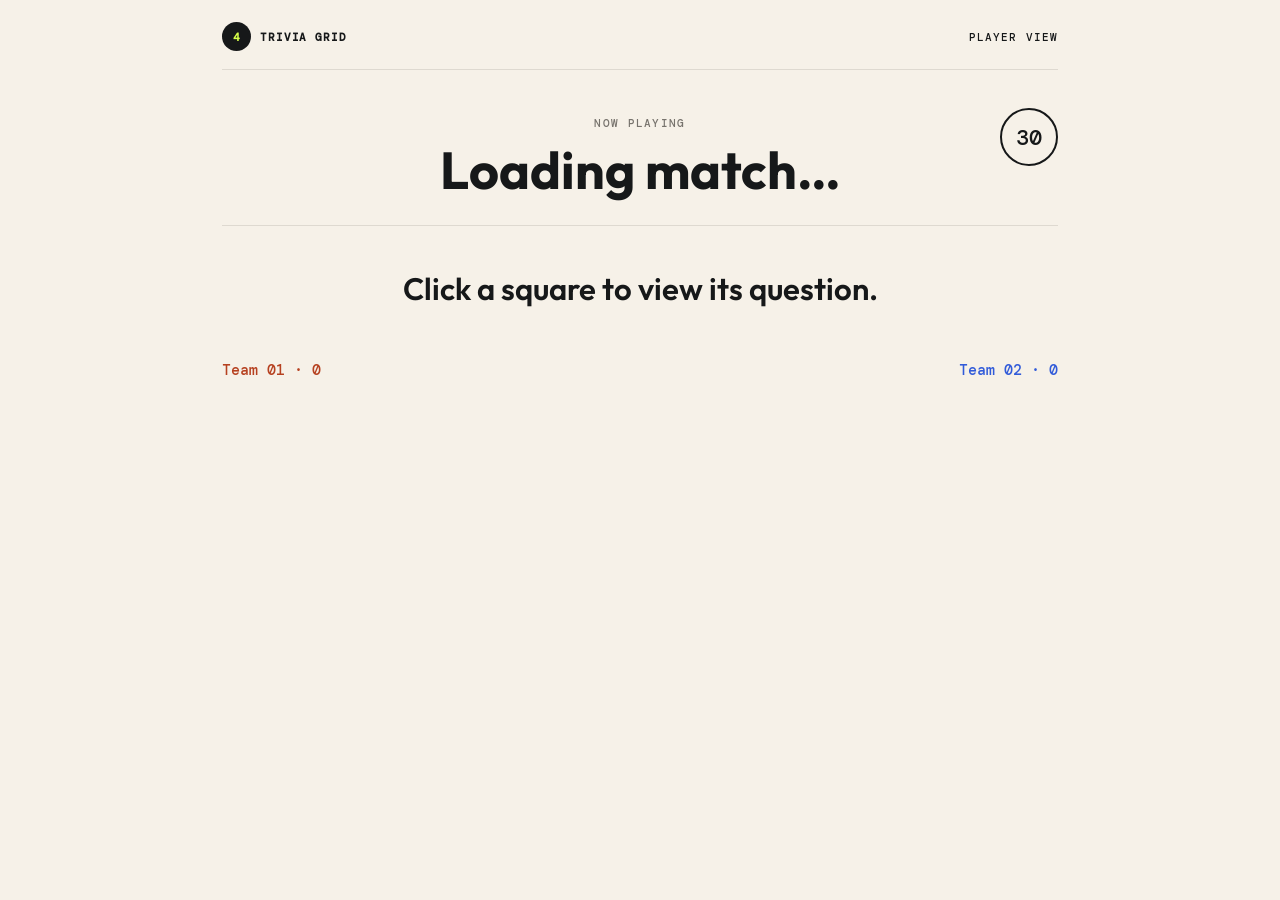
==== players.html @ f9e52d0d "Add standalone player display" ====
<!doctype html>
<html lang="en">
<head>
  <meta charset="UTF-8"><meta name="viewport" content="width=device-width, initial-scale=1.0">
  <title>Trivia Grid | Players</title>
  <link rel="preconnect" href="https://fonts.googleapis.com"><link rel="preconnect" href="https://fonts.gstatic.com" crossorigin>
  <link href="https://fonts.googleapis.com/css2?family=DM+Mono:wght@400;500&family=Outfit:wght@400;500;600;700;800&display=swap" rel="stylesheet">
  <link rel="stylesheet" href="styles.css"><link rel="stylesheet" href="overrides.css">
</head>
<body>
  <main class="player-screen">
    <header class="player-header"><a class="brand" href="index.html"><span class="brand-mark">4</span><span>TRIVIA GRID</span></a><span>PLAYER VIEW</span></header>
    <section class="player-top"><p class="eyebrow">Now playing</p><h1 id="player-turn">Loading match…</h1><div id="player-timer" class="player-timer">30</div></section>
    <p id="player-question" class="player-question">Click a square to view its question.</p>
    <div id="player-grid" class="player-grid" aria-label="Live game board"></div>
    <footer class="player-scores"><span id="player-a">Team 01 · 0</span><span id="player-b">Team 02 · 0</span></footer>
  </main>
  <script src="players.js"></script>
</body>
</html>
---- styles.css ----
:root{--ink:#161819;--cream:#f6f1e8;--muted:#77736d;--line:#ded9d0;--a:#ff7043;--b:#4775ff;--lime:#d6ff49}*{box-sizing:border-box}body{margin:0;background:var(--cream);color:var(--ink);font-family:Outfit,sans-serif}.app-shell{max-width:1500px;margin:auto;padding:22px 32px 40px}.topbar,.projector-header{display:flex;align-items:center;justify-content:space-between;border-bottom:1px solid var(--line);padding-bottom:18px}.brand{font-weight:800;letter-spacing:.08em;display:flex;gap:9px;align-items:center;text-decoration:none;color:inherit}.brand-mark{display:grid;place-items:center;width:29px;height:29px;border-radius:50%;background:var(--ink);color:var(--lime);font-family:"DM Mono"}.topbar nav{display:flex;gap:5px}.nav-link,.button{border:0;font:inherit;font-weight:600;cursor:pointer;border-radius:8px;padding:10px 15px}.nav-link{background:transparent;color:var(--muted)}.nav-link.active{color:var(--ink);background:#e7e1d8}.button{transition:transform .15s,opacity .15s}.button:hover{transform:translateY(-1px)}.button.dark{background:var(--ink);color:#fff}.button.ghost{background:transparent;border:1px solid #bbb4ab}.button.secondary{background:var(--lime);color:var(--ink)}.button.danger{background:#ffe1d8;color:#a22d10}.view{display:none}.view.active{display:flex}#play{gap:28px;padding-top:54px;align-items:stretch}.score-panel{width:200px;padding:23px;border-top:6px solid;background:#ede8de}.team-a-panel{border-color:var(--a)}.team-b-panel{border-color:var(--b)}.eyebrow{font:500 11px "DM Mono";letter-spacing:.12em;text-transform:uppercase;color:var(--muted);margin:0 0 7px}.score-panel h2{font-size:23px;margin:0}.score{font-size:74px;line-height:1;font-weight:800;margin-top:38px}.score-panel p:last-child{color:var(--muted);margin:6px 0}.game-area{flex:1;max-width:830px}.turn-row{display:flex;justify-content:space-between;align-items:start}.turn-row h1,.section-heading h1{font-size:clamp(28px,4vw,48px);margin:0}.timer{height:66px;width:66px;display:grid;place-items:center;border:2px solid var(--ink);border-radius:50%;font:500 25px "DM Mono"}.timer.running{background:var(--ink);color:var(--lime)}.timer.urgent{background:#dc4527;color:white;border-color:#dc4527}.game-status{color:var(--muted);margin:9px 0 23px}.grid,.projector-grid{display:grid;grid-template-columns:repeat(var(--size),1fr);gap:8px}.tile{position:relative;aspect-ratio:1;border:0;border-radius:7px;background:#e1dcd3;cursor:pointer;display:grid;place-items:center;padding:8px;color:#5f5b55;transition:transform .15s}.tile:hover:not(:disabled){transform:scale(1.025);background:#d4cec3}.tile .tile-number{font:500 14px "DM Mono"}.tile .category{position:absolute;bottom:8px;font:500 9px "DM Mono";letter-spacing:.05em;opacity:.72}.tile.claim-a,.tile.claim-b{color:#fff;cursor:not-allowed}.tile.claim-a{background:var(--a)}.tile.claim-b{background:var(--b)}.tile.claim-a:after,.tile.claim-b:after{content:"✓";font-size:clamp(22px,4vw,42px);font-weight:700}.game-actions{display:flex;gap:10px;margin-top:20px}.studio-view{flex-direction:column;padding:44px 0}.section-heading p:not(.eyebrow){color:var(--muted);margin-top:7px}.settings-layout{display:grid;grid-template-columns:1.35fr .65fr;gap:16px;margin:22px 0}.settings-card{background:#ebe6dd;padding:25px;border-radius:10px}.settings-card h2{margin:0 0 20px}.settings-card label{display:block;font-size:13px;font-weight:600;margin-bottom:14px}.settings-card input,.settings-card select,.question-card input,.question-card textarea{display:block;width:100%;font:inherit;margin-top:6px;padding:10px;border:1px solid #c7c0b7;border-radius:6px;background:#fffdf9}.field-row{display:grid;grid-template-columns:1fr 1fr;gap:12px}.note{font-size:12px;color:var(--muted);margin:13px 0 0}.import-card .button{margin:5px 7px 0 0}.question-list-header{display:flex;justify-content:space-between;align-items:end;margin-top:22px}.question-list-header h2{margin:0}.question-list-header p{margin:4px 0;color:var(--muted)}.question-editor{display:grid;grid-template-columns:repeat(auto-fit,minmax(295px,1fr));gap:12px;margin-top:17px}.question-card{background:#fffdf9;padding:16px;border:1px solid var(--line);border-radius:8px;position:relative}.question-card header{font:500 11px "DM Mono";color:var(--muted);margin-bottom:7px}.question-card textarea{resize:vertical;min-height:68px}.question-card .remove{position:absolute;right:11px;top:10px;border:0;background:none;color:#b24028;cursor:pointer}.projector-view{flex-direction:column;background:#161819;color:#fff;min-height:calc(100vh - 63px);margin-top:0;padding:28px}.projector-header{border-color:#3a3d3d}.projector-header .brand{color:#fff}.projector-turn{font-size:25px;font-weight:700}.projector-score{display:flex;gap:12px;align-items:center;font:500 14px "DM Mono"}.projector-score i{height:20px;border-left:1px solid #777}.projector-question{min-height:85px;display:flex;align-items:center;justify-content:center;text-align:center;font-size:clamp(19px,3vw,36px);font-weight:600;padding:18px 4%;color:#fff}.projector-question.empty{color:#989b9b;font-weight:400}.projector-grid{width:min(95vw,850px);margin:auto}.projector-grid .tile{background:#343637;color:#bfc1bf;cursor:default;border-radius:5px}.projector-grid .tile.claim-a{background:var(--a);color:white}.projector-grid .tile.claim-b{background:var(--b);color:white}dialog{border:0;border-radius:14px;padding:32px;max-width:600px;width:calc(100% - 32px);color:var(--ink);box-shadow:0 20px 60px #0005}dialog::backdrop{background:#161819aa}dialog h2{font-size:clamp(25px,4vw,38px);margin:0 0 22px}.modal-close{position:absolute;top:14px;right:18px;background:none;border:0;font-size:27px;cursor:pointer}.text-button{border:0;background:none;text-decoration:underline;cursor:pointer;padding:0;color:#555}.answer{padding:14px;background:#eeeadf;border-radius:6px;font-weight:600}.hidden{display:none}.judge-row{display:flex;justify-content:flex-end;gap:9px;margin-top:29px}.winner-modal{text-align:center}.winner-modal h2{font-size:45px;margin-bottom:6px}.winner-modal p:not(.eyebrow){color:var(--muted);margin-bottom:23px}@media(max-width:800px){.app-shell{padding:16px}.topbar nav{display:none}#play{padding-top:25px;gap:10px;flex-wrap:wrap}.score-panel{width:calc(50% - 5px);padding:13px}.score{font-size:38px;margin-top:10px}.game-area{order:2;width:100%}.settings-layout{grid-template-columns:1fr}.projector-view{margin:0 -16px;padding:15px}.projector-header{gap:9px}.projector-header .brand span:last-child,.projector-score{display:none}.projector-turn{font-size:18px}}
---- overrides.css ----
/* Simplified question tiles and player-facing live board */
.tile .category{display:none}
.tile.tried-a{background:#ffc5b5;color:#9f351e}.tile.tried-b{background:#c9d6ff;color:#244fcf}
.tile.tried-a:after,.tile.tried-b:after{content:"TRIED";font:500 9px "DM Mono";letter-spacing:.06em}
.game-actions{flex-wrap:wrap}.question-card .remove,.question-card input{display:none}

/* Clean player-facing live board */
.player-screen{max-width:900px;margin:0 auto;padding:22px 32px 40px;text-align:center}.player-header{display:flex;justify-content:space-between;align-items:center;border-bottom:1px solid var(--line);padding-bottom:18px;font:500 11px "DM Mono";letter-spacing:.1em}.player-top{position:relative;border-bottom:1px solid var(--line);padding:46px 0 22px}.player-top h1{font-size:clamp(30px,5vw,52px);margin:0}.player-timer{position:absolute;right:0;top:38px;width:58px;height:58px;display:grid;place-items:center;border:2px solid var(--ink);border-radius:50%;font:500 22px "DM Mono"}.player-question{min-height:76px;margin:24px 0 16px;display:flex;align-items:center;justify-content:center;font-size:clamp(19px,3vw,31px);font-weight:600}.player-grid{display:grid;grid-template-columns:repeat(var(--size),1fr);gap:8px}.player-grid .tile{cursor:pointer}.player-scores{display:flex;justify-content:space-between;margin-top:18px;font:500 15px "DM Mono"}.player-scores span:first-child{color:#b64120}.player-scores span:last-child{color:#315bd9}@media(max-width:700px){.player-screen{padding:16px}.player-timer{position:static;margin:13px auto 0}.player-scores{font-size:12px}}
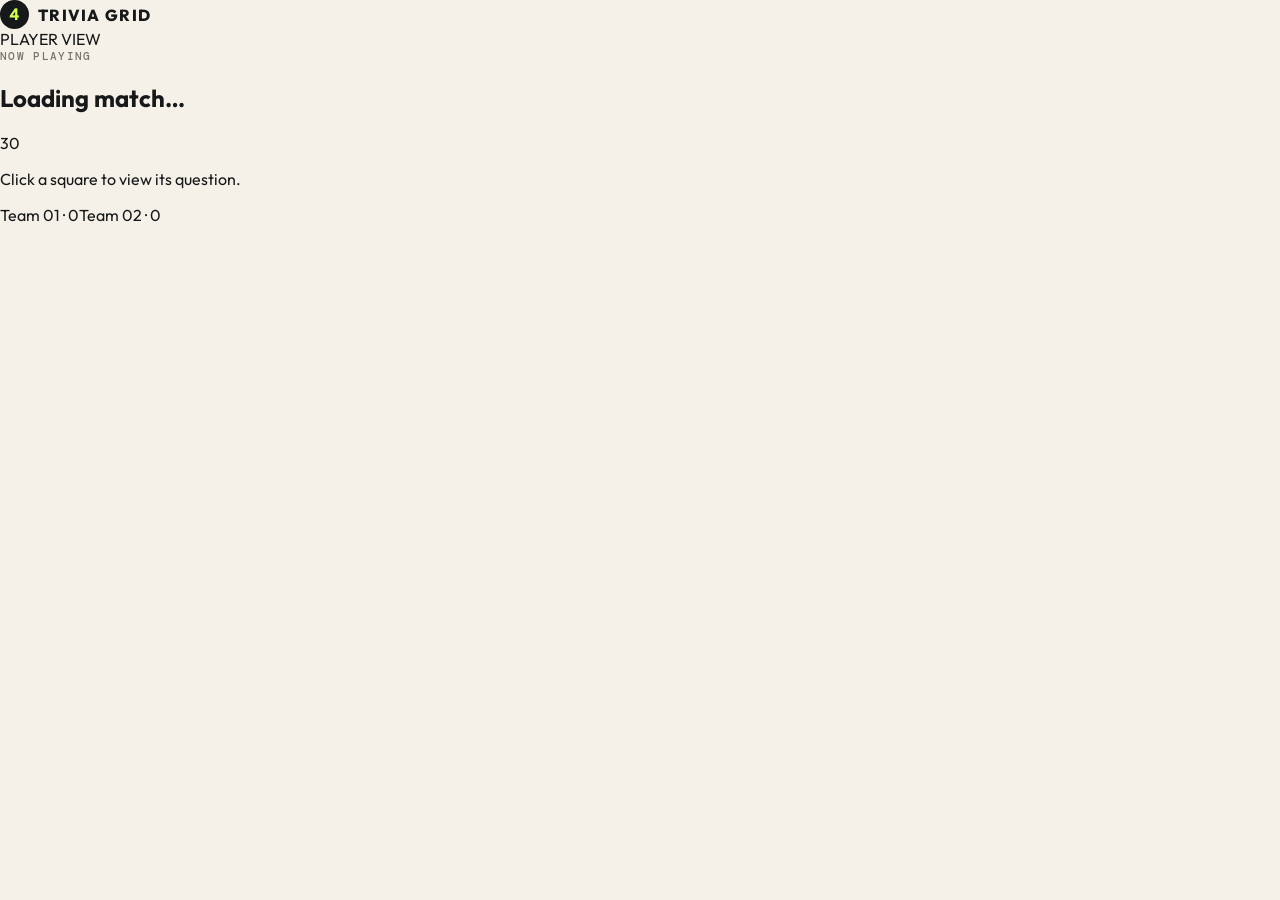
==== commit 40f8dbe7: "Use dedicated player page stylesheet" ====
--- a/players.html
+++ b/players.html
@@ -5,7 +5,7 @@
   <title>Trivia Grid | Players</title>
   <link rel="preconnect" href="https://fonts.googleapis.com"><link rel="preconnect" href="https://fonts.gstatic.com" crossorigin>
   <link href="https://fonts.googleapis.com/css2?family=DM+Mono:wght@400;500&family=Outfit:wght@400;500;600;700;800&display=swap" rel="stylesheet">
-  <link rel="stylesheet" href="styles.css"><link rel="stylesheet" href="overrides.css">
+  <link rel="stylesheet" href="styles.css"><link rel="stylesheet" href="players.css">
 </head>
 <body>
   <main class="player-screen">
